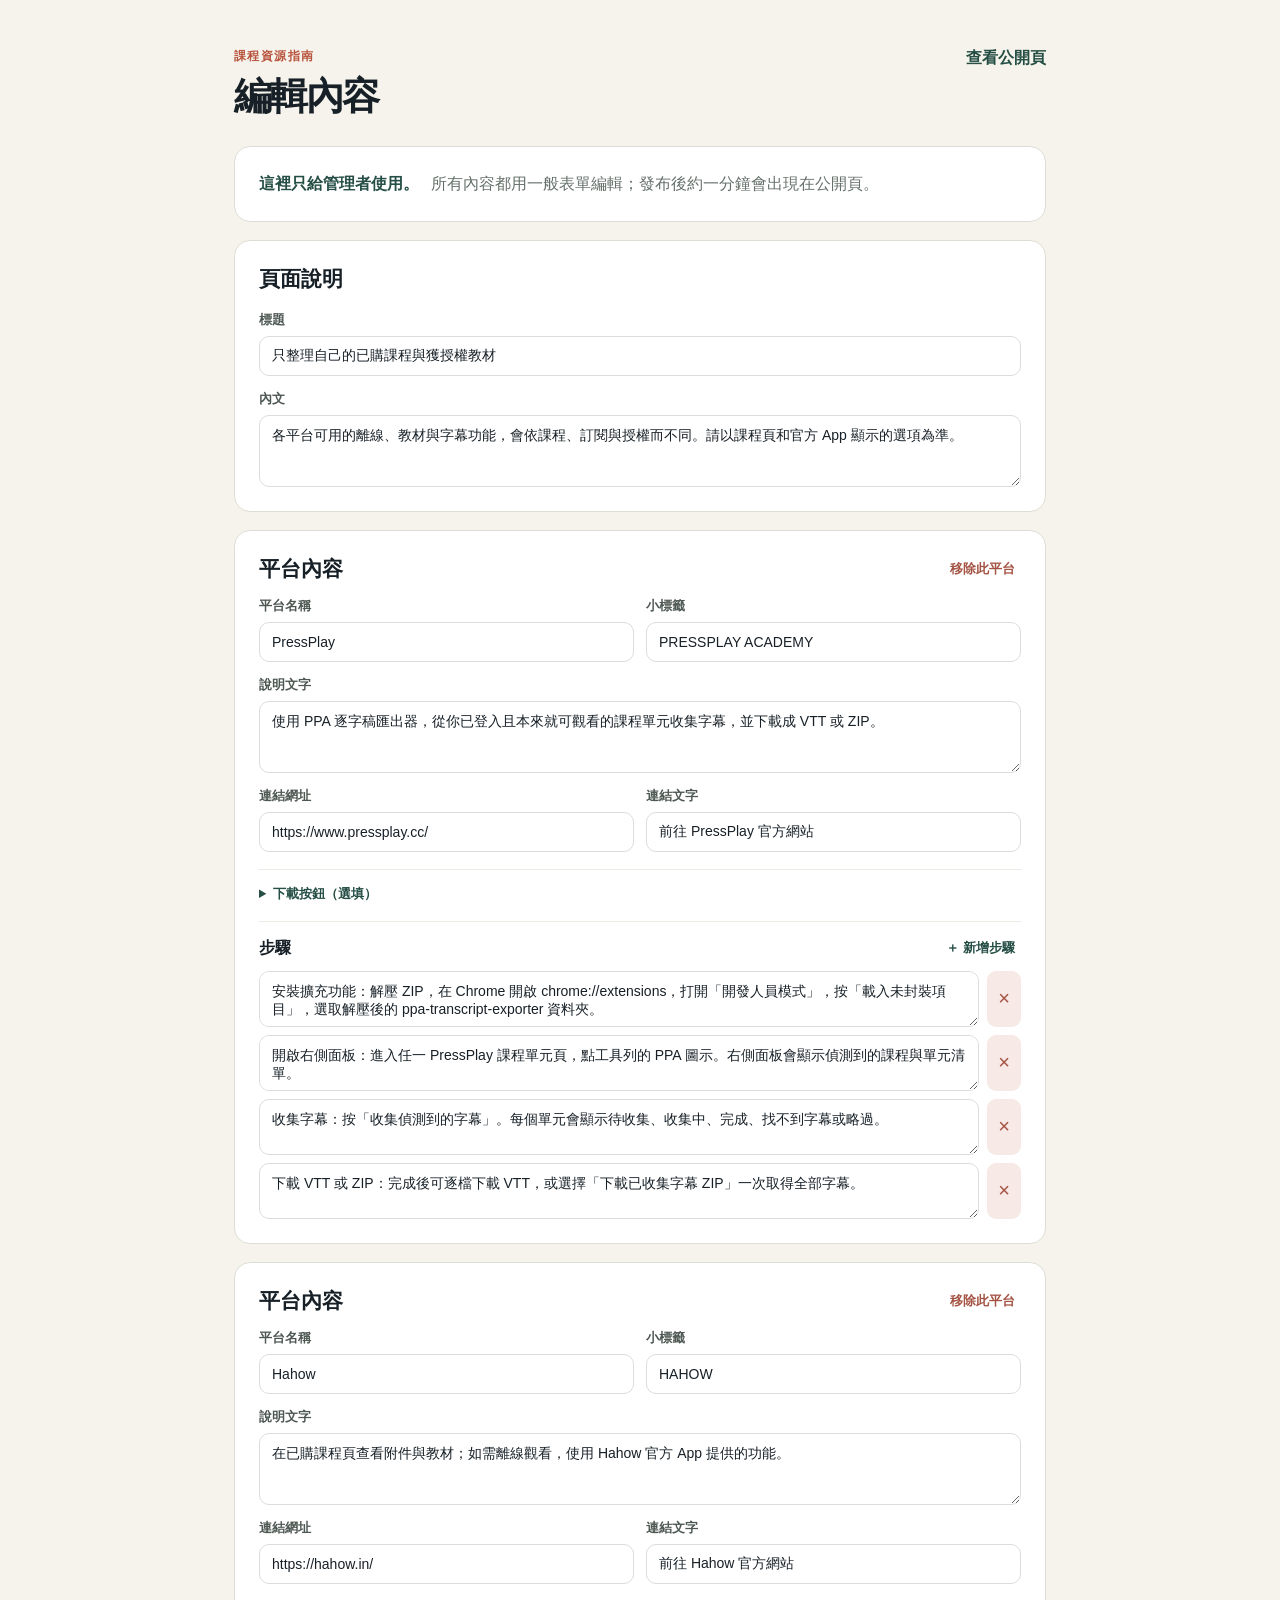
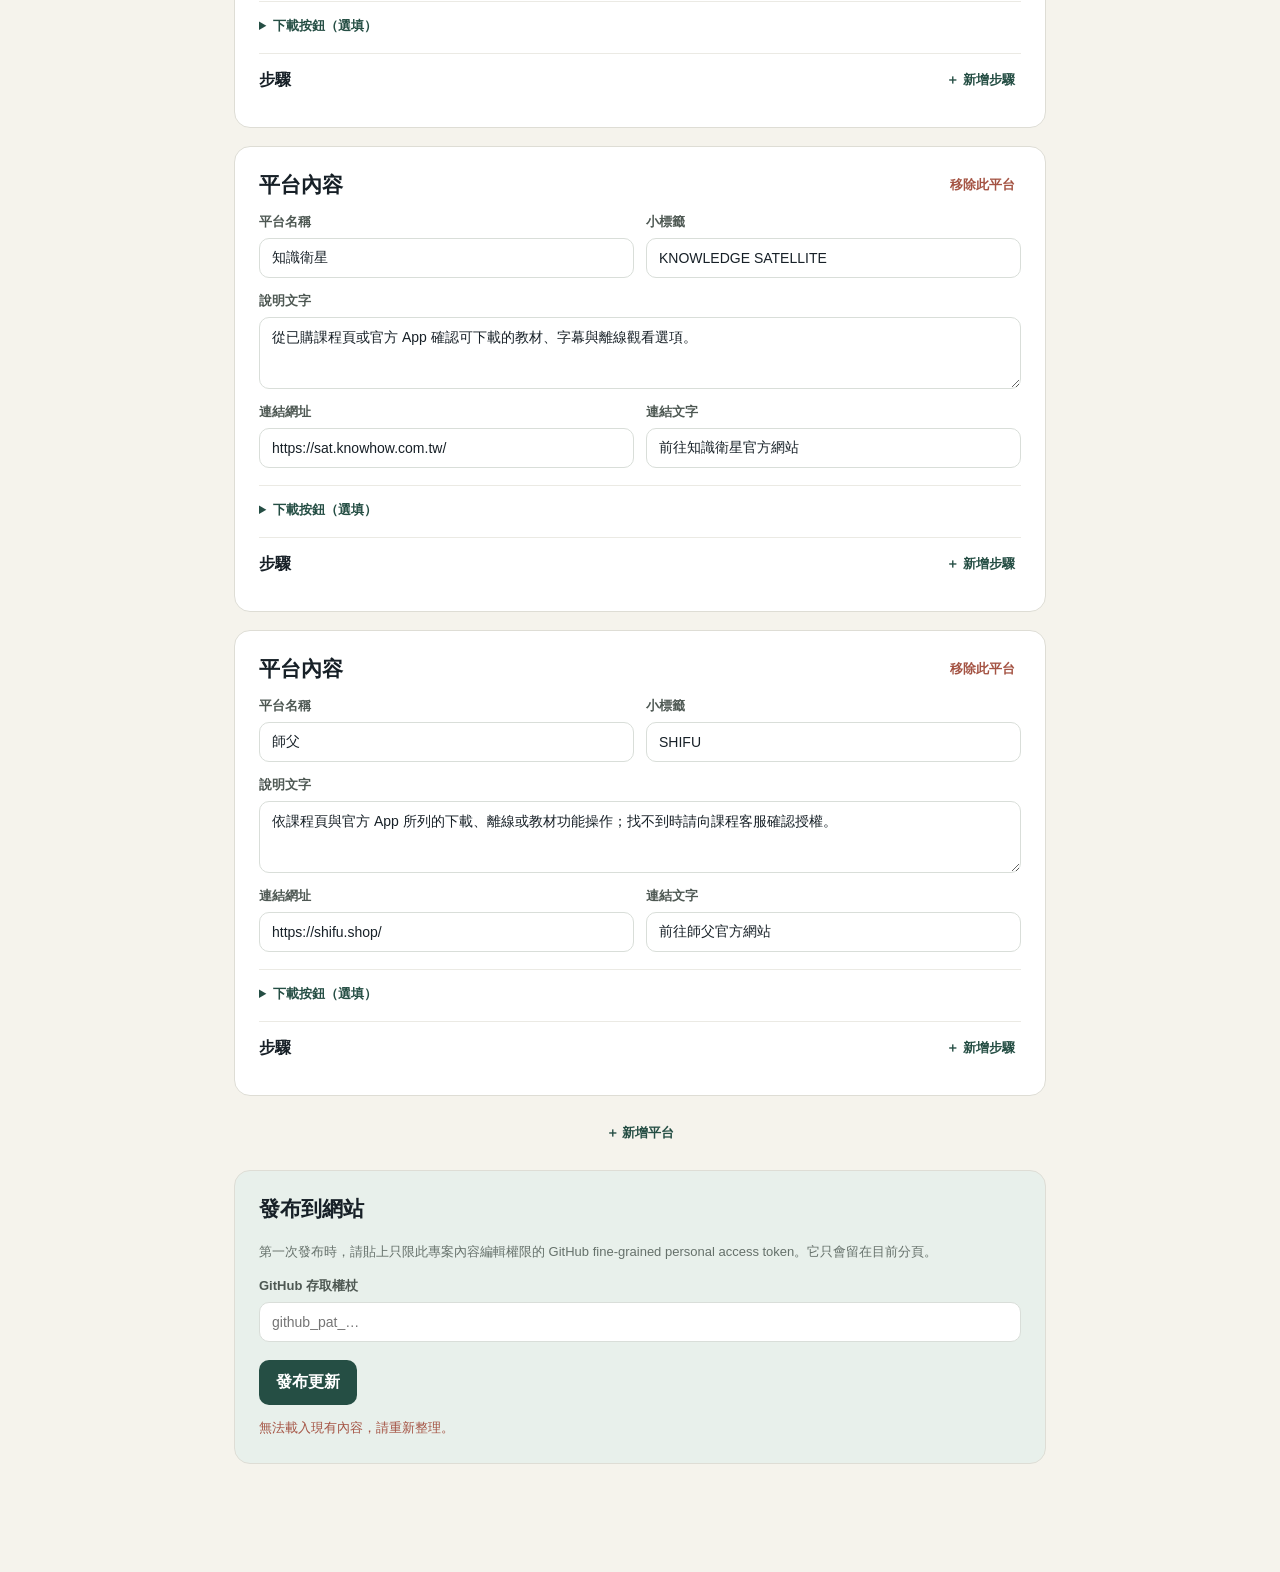
==== admin.html @ 3fd363dc "Add private form-based guide editor and downloads" ====
<!doctype html>
<html lang="zh-Hant">
  <head>
    <meta charset="UTF-8" />
    <meta name="viewport" content="width=device-width, initial-scale=1.0" />
    <meta name="robots" content="noindex,nofollow" />
    <title>課程資源指南｜管理</title>
    <link rel="stylesheet" href="assets/admin.css" />
  </head>
  <body>
    <main class="admin-shell">
      <header><div><p>課程資源指南</p><h1>編輯內容</h1></div><a href="./">查看公開頁</a></header>
      <section class="notice"><b>這裡只給管理者使用。</b><span>所有內容都用一般表單編輯；發布後約一分鐘會出現在公開頁。</span></section>
      <form id="editor">
        <section class="panel"><h2>頁面說明</h2><label>標題<input name="introTitle" required /></label><label>內文<textarea name="introText" rows="3" required></textarea></label></section>
        <div id="platforms"></div>
        <button class="add-platform" type="button" id="add-platform">＋ 新增平台</button>
        <section class="panel publish"><h2>發布到網站</h2><p>第一次發布時，請貼上只限此專案內容編輯權限的 GitHub fine-grained personal access token。它只會留在目前分頁。</p><label>GitHub 存取權杖<input id="token" type="password" autocomplete="off" placeholder="github_pat_…" /></label><button id="publish" type="submit">發布更新</button><p id="status" role="status"></p></section>
      </form>
    </main>
    <template id="platform-template">
      <section class="panel platform">
        <div class="panel-title"><h2>平台內容</h2><button type="button" class="remove">移除此平台</button></div>
        <div class="two"><label>平台名稱<input data-field="name" required /></label><label>小標籤<input data-field="label" required /></label></div>
        <label>說明文字<textarea data-field="description" rows="3" required></textarea></label>
        <div class="two"><label>連結網址<input data-field="url" type="url" required /></label><label>連結文字<input data-field="linkLabel" required /></label></div>
        <details><summary>下載按鈕（選填）</summary><div class="two"><label>下載網址<input data-field="download.url" /></label><label>按鈕文字<input data-field="download.label" /></label></div></details>
        <div class="steps"><div class="steps-head"><h3>步驟</h3><button type="button" class="add-step">＋ 新增步驟</button></div><div class="step-list"></div></div>
      </section>
    </template>
    <template id="step-template"><div class="step"><textarea rows="2" placeholder="輸入一個步驟"></textarea><button type="button" aria-label="移除步驟">×</button></div></template>
    <script src="assets/admin.js"></script>
  </body>
</html>
---- assets/admin.css ----
:root{--ink:#172027;--muted:#66716b;--paper:#f5f3ec;--green:#254e44;--line:#deddd5;--accent:#b9553e}*{box-sizing:border-box}body{margin:0;background:var(--paper);color:var(--ink);font-family:-apple-system,BlinkMacSystemFont,"Noto Sans TC","PingFang TC",sans-serif}.admin-shell{max-width:860px;margin:auto;padding:48px 24px 90px}header{display:flex;justify-content:space-between;align-items:flex-start;margin-bottom:24px}header p{margin:0;color:var(--accent);font-size:12px;font-weight:800;letter-spacing:.12em}h1{margin:6px 0 0;font-size:38px;letter-spacing:-.05em}header a{color:var(--green);font-weight:700;text-decoration:none}.notice,.panel{background:#fff;border:1px solid var(--line);border-radius:16px;padding:24px}.notice{display:flex;gap:12px;margin-bottom:18px;color:var(--muted);line-height:1.6}.notice b{color:var(--green);white-space:nowrap}.panel{margin:18px 0}.panel h2{margin:0 0 18px;font-size:21px}.panel h3{margin:0;font-size:16px}.panel-title,.steps-head{display:flex;align-items:center;justify-content:space-between;gap:16px}.panel-title h2{margin:0}.remove,.add-step,.add-platform{border:0;background:transparent;color:#a45343;font:inherit;font-size:13px;font-weight:700;cursor:pointer}.add-step{color:var(--green)}label{display:flex;flex-direction:column;gap:7px;margin-top:14px;font-size:13px;font-weight:700;color:#4e5853}input,textarea{width:100%;border:1px solid #d9ded9;border-radius:10px;padding:11px 12px;background:#fff;color:var(--ink);font:inherit;font-size:14px;font-weight:400;resize:vertical}input:focus,textarea:focus{outline:3px solid rgba(69,107,89,.15);border-color:#668472}.two{display:grid;grid-template-columns:1fr 1fr;gap:12px}details{margin-top:17px;padding-top:15px;border-top:1px solid #ebeae4}summary{font-size:13px;font-weight:700;color:var(--green);cursor:pointer}.steps{margin-top:18px;padding-top:16px;border-top:1px solid #ebeae4}.step-list{display:grid;gap:8px;margin-top:12px}.step{display:grid;grid-template-columns:1fr 34px;gap:8px}.step button{border:0;border-radius:9px;background:#f7e9e6;color:#a45343;font-size:20px;cursor:pointer}.add-platform{display:block;margin:0 auto;color:var(--green);padding:10px}.publish{background:#e8f0eb}.publish p{color:var(--muted);font-size:13px;line-height:1.7}.publish button{margin-top:18px;padding:12px 17px;border:0;border-radius:10px;background:var(--green);color:#fff;font:inherit;font-weight:800;cursor:pointer}#status{min-height:20px;margin:12px 0 0}.success{color:#2e7253!important}.failure{color:#a45343!important}@media(max-width:600px){.admin-shell{padding:30px 16px 60px}.two{grid-template-columns:1fr}.notice{display:block}.notice span{display:block;margin-top:5px}h1{font-size:32px}}
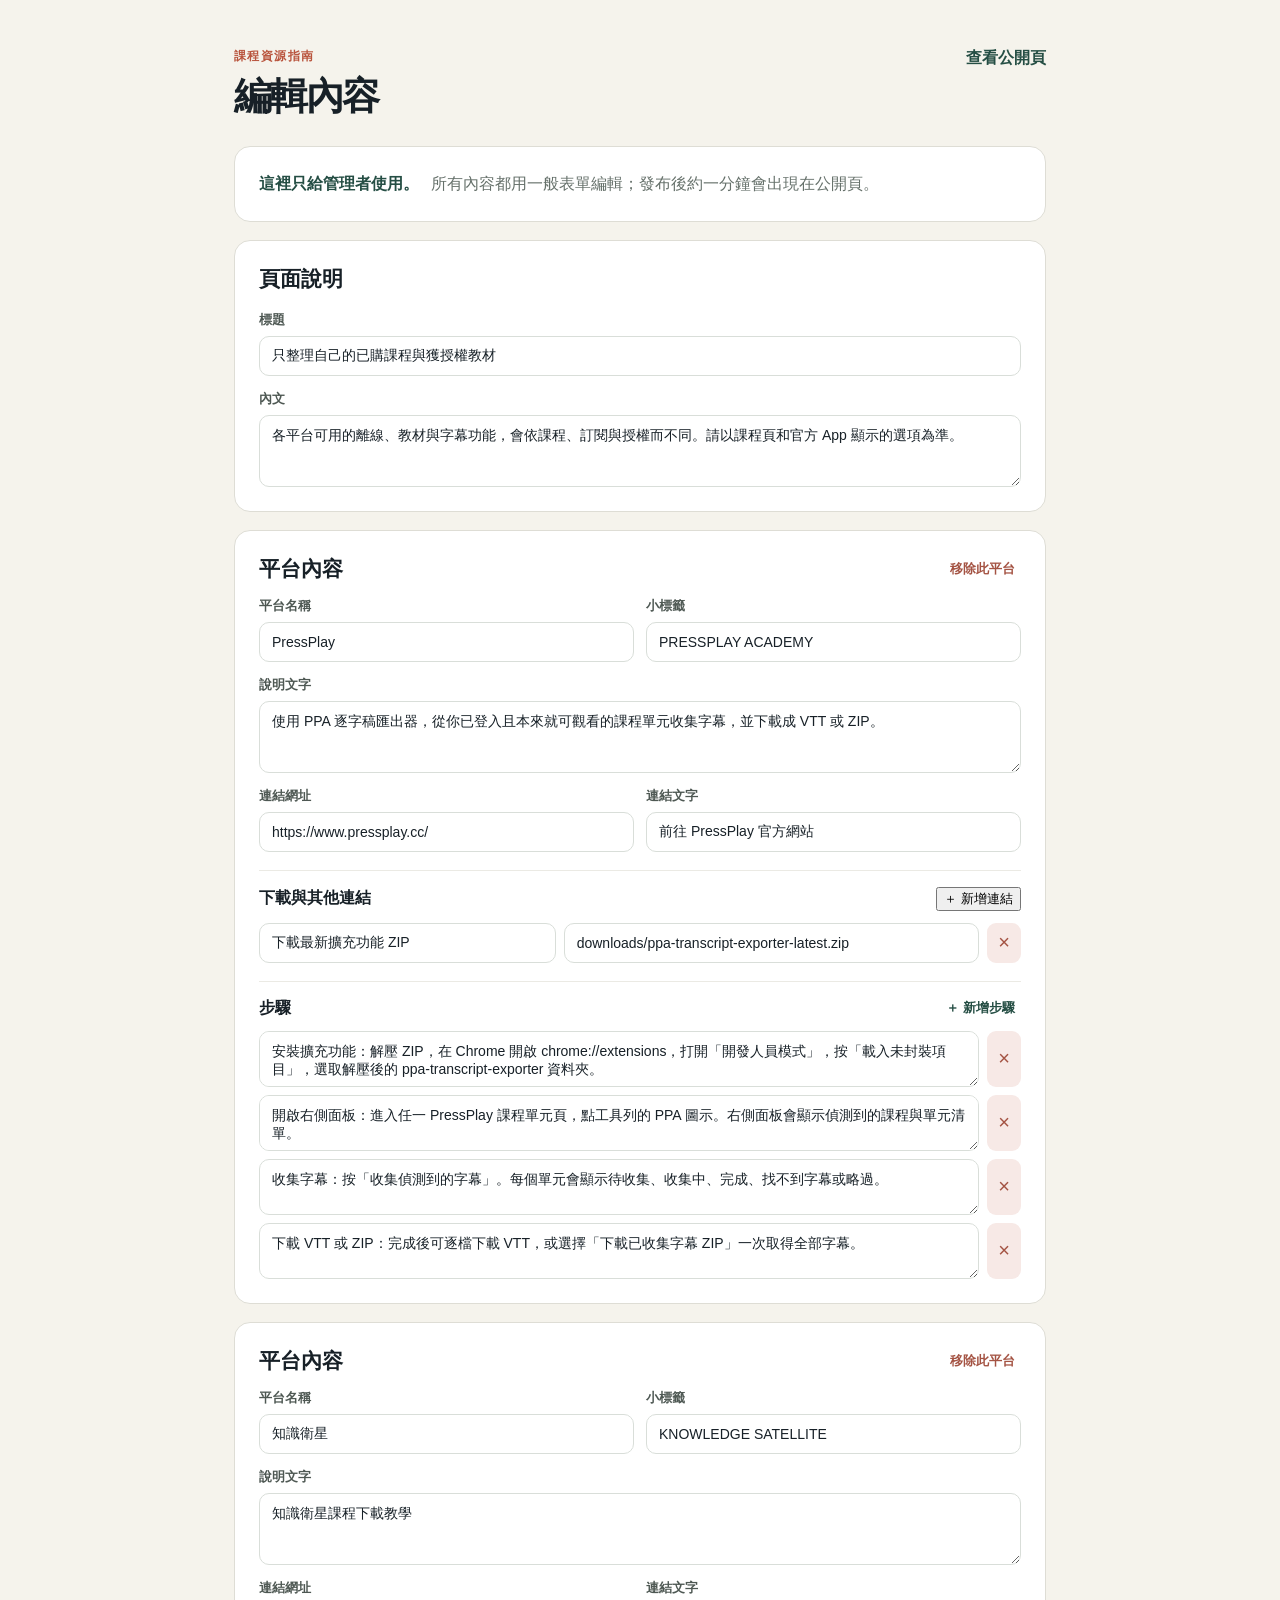
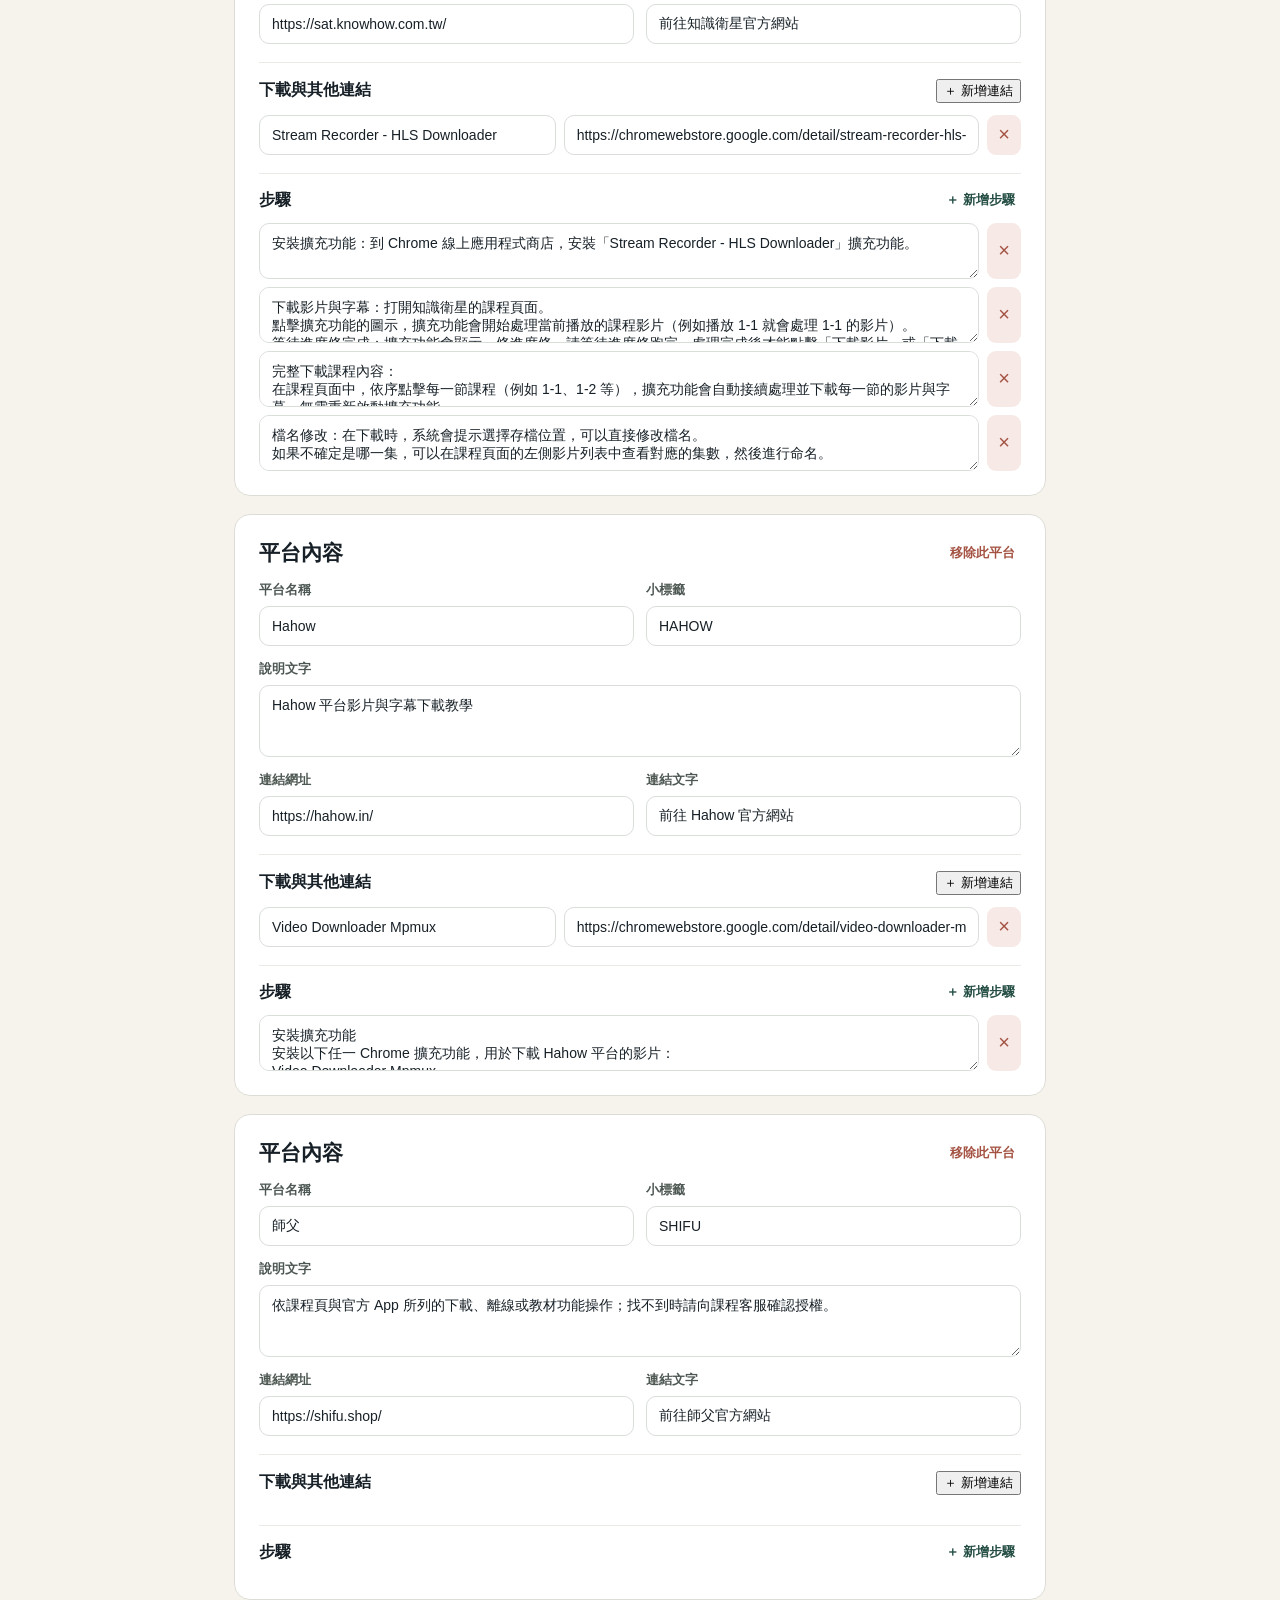
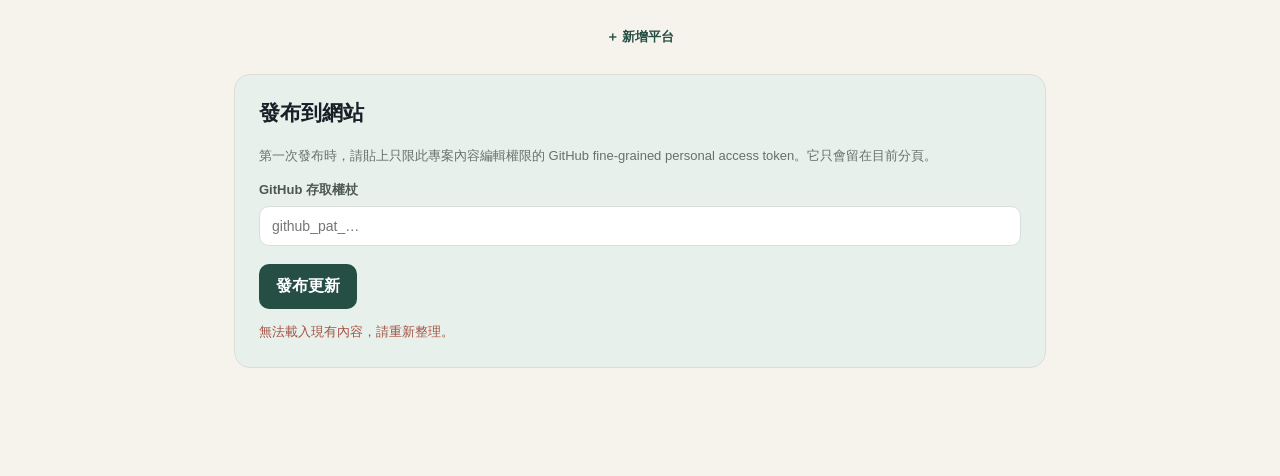
==== commit 9a77be23: "Support multiple guide links and simplify public hero" ====
--- a/admin.html
+++ b/admin.html
@@ -6,6 +6,7 @@
     <meta name="robots" content="noindex,nofollow" />
     <title>課程資源指南｜管理</title>
     <link rel="stylesheet" href="assets/admin.css" />
+    <link rel="stylesheet" href="assets/admin-extra.css" />
   </head>
   <body>
     <main class="admin-shell">
@@ -24,11 +25,12 @@
         <div class="two"><label>平台名稱<input data-field="name" required /></label><label>小標籤<input data-field="label" required /></label></div>
         <label>說明文字<textarea data-field="description" rows="3" required></textarea></label>
         <div class="two"><label>連結網址<input data-field="url" type="url" required /></label><label>連結文字<input data-field="linkLabel" required /></label></div>
-        <details><summary>下載按鈕（選填）</summary><div class="two"><label>下載網址<input data-field="download.url" /></label><label>按鈕文字<input data-field="download.label" /></label></div></details>
+        <div class="links"><div class="steps-head"><h3>下載與其他連結</h3><button type="button" class="add-link">＋ 新增連結</button></div><div class="link-list"></div></div>
         <div class="steps"><div class="steps-head"><h3>步驟</h3><button type="button" class="add-step">＋ 新增步驟</button></div><div class="step-list"></div></div>
       </section>
     </template>
     <template id="step-template"><div class="step"><textarea rows="2" placeholder="輸入一個步驟"></textarea><button type="button" aria-label="移除步驟">×</button></div></template>
+    <template id="link-template"><div class="link-row"><input placeholder="按鈕文字，例如：下載 ZIP" /><input type="url" placeholder="https://…" /><button type="button" aria-label="移除連結">×</button></div></template>
     <script src="assets/admin.js"></script>
   </body>
 </html>
--- a/assets/admin-extra.css
+++ b/assets/admin-extra.css
@@ -0,0 +1 @@
+.links{margin-top:18px;padding-top:16px;border-top:1px solid #ebeae4}.link-list{display:grid;gap:8px;margin-top:12px}.link-row{display:grid;grid-template-columns:1fr 1.4fr 34px;gap:8px}.link-row button{border:0;border-radius:9px;background:#f7e9e6;color:#a45343;font-size:20px;cursor:pointer}@media(max-width:600px){.link-row{grid-template-columns:1fr 1fr 34px}}
